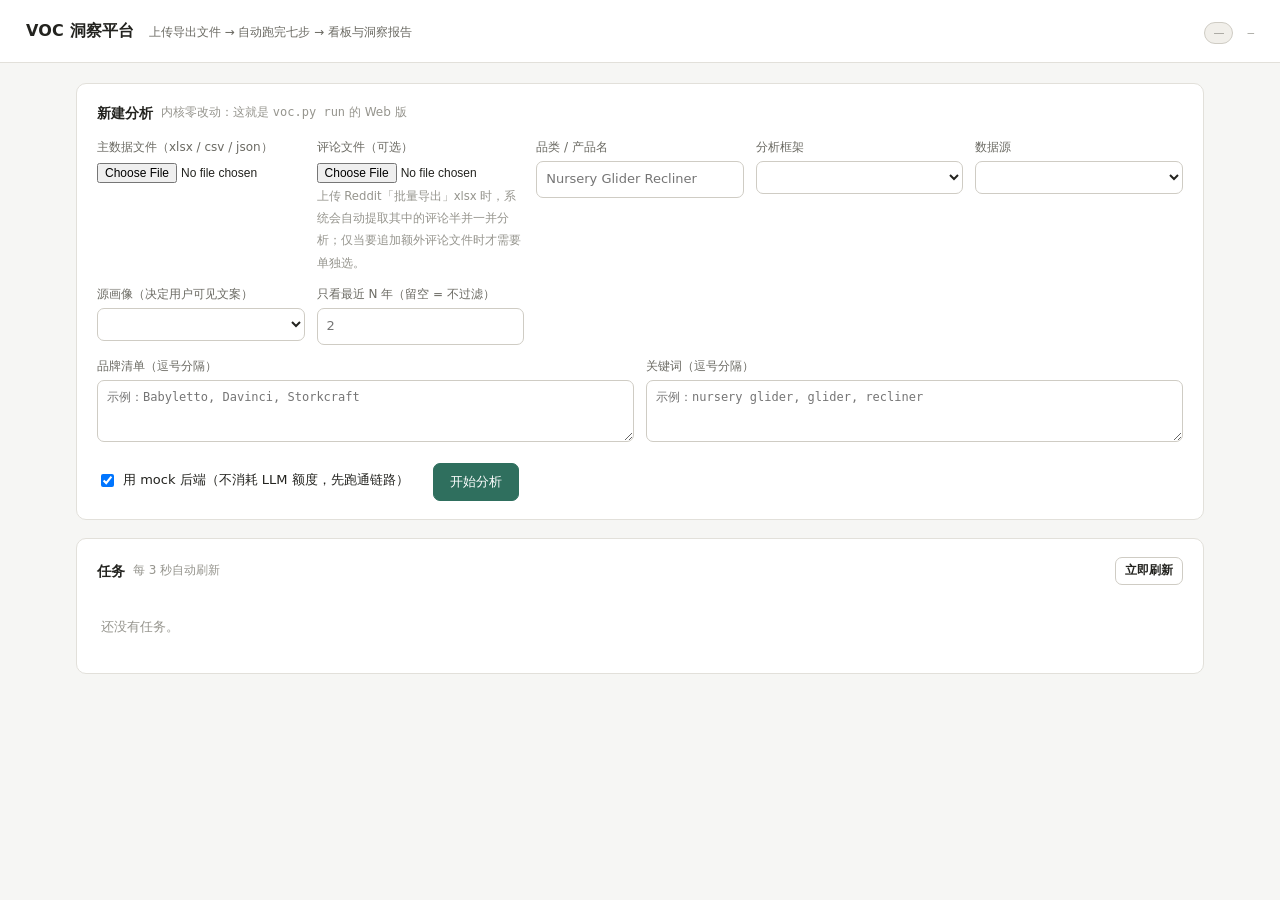
==== web/static/index.html @ fbb9401b "init: VOC 洞察平台（web 应用 + 内核 + 部署文件）" ====
<!DOCTYPE html>
<html lang="zh-CN">
<head>
<meta charset="utf-8">
<meta name="viewport" content="width=device-width, initial-scale=1">
<title>VOC 洞察平台</title>
<style>
  :root {
    --bg: #f6f6f4; --card: #ffffff; --line: #e2e0da; --line2: #cfccc4;
    --fg: #23231f; --fg2: #6b6a63; --fg3: #96958e;
    --accent: #2f6f5e; --accent-soft: #e6f2ee;
    --warn: #8a6410; --warn-soft: #fbf1da;
    --err: #a83a34; --err-soft: #fbeceb;
    --info: #2b5b8a; --info-soft: #e8f0f8;
    --radius: 10px;
  }
  * { box-sizing: border-box; }
  body {
    margin: 0; background: var(--bg); color: var(--fg);
    font: 14px/1.6 -apple-system, "Segoe UI", "Microsoft YaHei", system-ui, sans-serif;
  }
  header {
    padding: 18px 26px; background: var(--card); border-bottom: 1px solid var(--line);
    display: flex; align-items: baseline; gap: 14px; flex-wrap: wrap;
  }
  header h1 { margin: 0; font-size: 16px; font-weight: 600; letter-spacing: .2px; }
  header .sub { color: var(--fg2); font-size: 12px; }
  header .grow { flex: 1; }
  header code { font: 11px/1.6 ui-monospace, Consolas, monospace; color: var(--fg3); }
  main { max-width: 1180px; margin: 0 auto; padding: 20px 26px 60px; }
  .card {
    background: var(--card); border: 1px solid var(--line); border-radius: var(--radius);
    padding: 18px 20px; margin-bottom: 18px;
  }
  .card > h2 {
    margin: 0 0 14px; font-size: 14px; font-weight: 600;
    display: flex; align-items: center; gap: 8px;
  }
  .card > h2 .hint { font-weight: 400; font-size: 12px; color: var(--fg3); }
  .grid { display: grid; grid-template-columns: repeat(auto-fit, minmax(190px, 1fr)); gap: 12px; }
  label { display: block; font-size: 12px; color: var(--fg2); margin-bottom: 4px; }
  input[type=text], input[type=number], select, textarea {
    width: 100%; padding: 7px 9px; font: inherit; font-size: 13px;
    border: 1px solid var(--line2); border-radius: 7px; background: #fff; color: var(--fg);
  }
  input[type=file] { width: 100%; font-size: 12px; }
  textarea { min-height: 62px; resize: vertical; font-family: ui-monospace, Consolas, monospace; font-size: 12px; }
  .row { display: flex; gap: 12px; align-items: center; flex-wrap: wrap; }
  .check { display: flex; align-items: center; gap: 6px; font-size: 13px; color: var(--fg); }
  .check input { width: auto; }
  button {
    font: inherit; font-size: 13px; padding: 8px 16px; border-radius: 7px;
    border: 1px solid var(--line2); background: #fff; color: var(--fg); cursor: pointer;
  }
  button:hover { border-color: var(--fg3); }
  button.primary { background: var(--accent); border-color: var(--accent); color: #fff; font-weight: 500; }
  button.primary:hover { filter: brightness(1.08); }
  button:disabled { opacity: .5; cursor: not-allowed; }
  button.mini { padding: 3px 9px; font-size: 12px; }
  table { width: 100%; border-collapse: collapse; font-size: 13px; }
  th, td { text-align: left; padding: 8px 10px; border-bottom: 1px solid var(--line); vertical-align: middle; }
  th { font-weight: 500; color: var(--fg2); font-size: 12px; white-space: nowrap; }
  tbody tr:hover { background: #fafaf8; }
  .tag {
    display: inline-block; padding: 1px 8px; border-radius: 20px;
    font-size: 11px; white-space: nowrap; border: 1px solid transparent;
  }
  .s-queued { background: #f1efea; color: var(--fg2); border-color: var(--line2); }
  .s-running { background: var(--info-soft); color: var(--info); border-color: #c3d8ec; }
  .s-done { background: var(--accent-soft); color: var(--accent); border-color: #bfdcd2; }
  .s-warn { background: var(--warn-soft); color: var(--warn); border-color: #edd9a8; }
  .s-err { background: var(--err-soft); color: var(--err); border-color: #efc8c5; }
  .s-idle { background: #f1efea; color: var(--fg3); border-color: var(--line2); }
  .mono { font-family: ui-monospace, Consolas, monospace; font-size: 12px; }
  .muted { color: var(--fg3); }
  .empty { color: var(--fg3); padding: 18px 4px; font-size: 13px; }
  .bar { height: 4px; background: #eceae4; border-radius: 4px; overflow: hidden; min-width: 64px; }
  .bar > i { display: block; height: 100%; background: var(--accent); border-radius: 4px; }
  /* 弹层 */
  .mask {
    position: fixed; inset: 0; background: rgba(28,28,24,.45);
    display: none; align-items: center; justify-content: center; padding: 22px; z-index: 50;
  }
  .mask.on { display: flex; }
  .modal {
    background: var(--card); border-radius: 12px; width: 100%; max-width: 980px;
    max-height: 92vh; display: flex; flex-direction: column; overflow: hidden;
    border: 1px solid var(--line2);
  }
  .modal header {
    padding: 14px 18px; border-bottom: 1px solid var(--line); background: #fbfbf9;
    display: flex; align-items: center; gap: 10px;
  }
  .modal header h3 { margin: 0; font-size: 14px; font-weight: 600; }
  .modal .body { padding: 16px 18px; overflow: auto; }
  .modal .foot { padding: 12px 18px; border-top: 1px solid var(--line); display: flex; gap: 10px; justify-content: flex-end; }
  .steps { list-style: none; margin: 0 0 14px; padding: 0; }
  .steps li {
    display: grid; grid-template-columns: 150px 78px 62px 1fr; gap: 10px;
    padding: 6px 0; border-bottom: 1px dashed var(--line); font-size: 12px; align-items: center;
  }
  .steps li .nm { font-weight: 500; }
  pre.log {
    background: #fbfbf9; border: 1px solid var(--line); border-radius: 8px;
    padding: 10px 12px; max-height: 260px; overflow: auto; margin: 0;
    font: 11px/1.65 ui-monospace, Consolas, monospace; color: #3a3a34; white-space: pre-wrap;
  }
  iframe.report { width: 100%; height: 74vh; border: 1px solid var(--line); border-radius: 8px; background: #fff; }
  .kv { display: grid; grid-template-columns: 132px 1fr; gap: 4px 12px; font-size: 12px; margin-bottom: 14px; }
  .kv dt { color: var(--fg3); }
  .kv dd { margin: 0; word-break: break-all; }
  .toast {
    position: fixed; right: 22px; bottom: 22px; background: #23231f; color: #fff;
    padding: 10px 16px; border-radius: 8px; font-size: 13px; opacity: 0;
    transition: opacity .2s; pointer-events: none; z-index: 90; max-width: 420px;
  }
  .toast.on { opacity: .94; }
</style>
</head>
<body>

<header>
  <h1>VOC 洞察平台</h1>
  <span class="sub">上传导出文件 → 自动跑完七步 → 看板与洞察报告</span>
  <span class="grow"></span>
  <span class="tag s-idle" id="modeInfo" title="worker 形态 / 存储后端">—</span>
  <span id="loginArea" style="display:none"></span>
  <code id="envInfo">—</code>
</header>

<!-- 登录：只有服务端 auth_enabled 时才显示 -->
<section class="card" id="loginCard" style="display:none">
  <h2>登录 <span class="hint">本实例启用了认证 —— 未登录时看不到任何任务</span></h2>
  <div class="row">
    <div style="min-width:170px;flex:1">
      <label>用户名</label>
      <input type="text" id="l_user" autocomplete="username">
    </div>
    <div style="min-width:170px;flex:1">
      <label>口令</label>
      <input type="password" id="l_pass" autocomplete="current-password">
    </div>
    <div style="align-self:flex-end">
      <button class="primary" id="l_go">登录</button>
    </div>
  </div>
</section>

<main>
  <section class="card">
    <h2>新建分析 <span class="hint">内核零改动：这就是 <span class="mono">voc.py run</span> 的 Web 版</span></h2>
    <form id="form">
      <div class="grid">
        <div>
          <label>主数据文件（xlsx / csv / json）</label>
          <input type="file" id="f_file" required>
        </div>
        <div>
          <label>评论文件（可选）</label>
          <input type="file" id="f_comments">
          <small class="muted">上传 Reddit「批量导出」xlsx 时，系统会自动提取其中的评论半并一并分析；仅当要追加额外评论文件时才需要单独选。</small>
        </div>
        <div>
          <label>品类 / 产品名</label>
          <input type="text" id="f_category" placeholder="Nursery Glider Recliner">
        </div>
        <div>
          <label>分析框架</label>
          <select id="f_frame"></select>
        </div>
        <div>
          <label>数据源</label>
          <select id="f_source"></select>
        </div>
        <div>
          <label>源画像（决定用户可见文案）</label>
          <select id="f_profile"></select>
        </div>
        <div>
          <label>只看最近 N 年（留空 = 不过滤）</label>
          <input type="number" id="f_age" step="0.5" min="0" placeholder="2">
        </div>
      </div>
      <div class="grid" style="margin-top:12px">
        <div>
          <label>品牌清单（逗号分隔）</label>
          <textarea id="f_brands" placeholder="示例：Babyletto, Davinci, Storkcraft"></textarea>
        </div>
        <div>
          <label>关键词（逗号分隔）</label>
          <textarea id="f_keywords" placeholder="示例：nursery glider, glider, recliner"></textarea>
        </div>
      </div>
      <div class="row" style="margin-top:14px">
        <label class="check"><input type="checkbox" id="f_mock" checked> 用 mock 后端（不消耗 LLM 额度，先跑通链路）</label>
        <span class="grow"></span>
        <button type="submit" class="primary" id="btnSubmit">开始分析</button>
      </div>
    </form>
  </section>

  <section class="card">
    <h2>任务 <span class="hint" id="listHint">每 3 秒自动刷新</span>
      <span class="grow" style="flex:1"></span>
      <button class="mini" onclick="poll()">立即刷新</button>
    </h2>
    <div id="list"><div class="empty">还没有任务。</div></div>
  </section>
</main>

<div class="mask" id="mask">
  <div class="modal">
    <header>
      <h3 id="mTitle">任务详情</h3>
      <span class="grow" style="flex:1"></span>
      <button class="mini" onclick="closeModal()">关闭</button>
    </header>
    <div class="body" id="mBody"></div>
    <div class="foot">
      <button class="mini" id="mRefresh" onclick="refreshDetail()">刷新</button>
      <button class="mini primary" id="mReport" onclick="openReport()">打开报告</button>
    </div>
  </div>
</div>

<div class="toast" id="toast"></div>

<script>
var STATE_TEXT = {
  queued:           ['排队中', 's-queued'],
  running:          ['运行中', 's-running'],
  done:             ['完成', 's-done'],
  done_with_warnings:['完成（有警告）', 's-warn'],
  done_with_errors: ['完成（有质量问题）', 's-err'],
  waiting_manual:   ['等待人工回填', 's-warn'],
  failed:           ['失败', 's-err'],
  interrupted:      ['已中断', 's-idle'],
  unknown:          ['—', 's-idle']
};

function el(id) { return document.getElementById(id); }
function esc(s) {
  return String(s == null ? '' : s).replace(/[&<>"']/g, function (c) {
    return { '&': '&amp;', '<': '&lt;', '>': '&gt;', '"': '&quot;', "'": '&#39;' }[c];
  });
}
function toast(msg) {
  var t = el('toast'); t.textContent = msg; t.classList.add('on');
  clearTimeout(t._h); t._h = setTimeout(function () { t.classList.remove('on'); }, 3600);
}
function tag(st) {
  var m = STATE_TEXT[st] || [st, 's-idle'];
  return '<span class="tag ' + m[1] + '">' + esc(m[0]) + '</span>';
}

/* ---- 元信息 ---- */
var META = {};
fetch('/api/meta').then(function (r) { return r.json(); }).then(function (m) {
  META = m;
  function fill(id, arr) {
    el(id).innerHTML = arr.map(function (v) {
      return '<option value="' + esc(v) + '">' + esc(v) + '</option>';
    }).join('');
  }
  fill('f_frame', m.frames);
  fill('f_source', m.sources);
  fill('f_profile', m.profiles);
  el('f_frame').value = m.frames.indexOf('consumer') >= 0 ? 'consumer' : (m.frames[0] || '');
  el('envInfo').textContent = m.runs_dir;
  el('modeInfo').textContent = 'worker:' + (m.worker_mode || '?')
    + ' · 存储:' + ((m.storage && m.storage.scheme) || '?');
  applyMe(m.me);
});

/* ---- 登录 ---- */
function applyMe(me) {
  var need = !!META.auth_enabled && !me;
  el('loginCard').style.display = need ? '' : 'none';
  el('loginArea').style.display = (META.auth_enabled || me) ? '' : 'none';
  if (me) {
    el('loginArea').innerHTML = '<span class="tag s-done">' + esc(me.username)
      + ' <span class="muted">' + esc(me.role) + '</span></span> '
      + '<button class="mini" onclick="doLogout()">退出</button>';
  } else if (META.auth_enabled) {
    el('loginArea').innerHTML = '<span class="tag s-err">未登录</span>';
  }
}
function doLogin() {
  var fd = new FormData();
  fd.append('username', el('l_user').value);
  fd.append('password', el('l_pass').value);
  fetch('/api/login', { method: 'POST', body: fd })
    .then(function (r) { return r.json().then(function (j) { return [r.ok, j]; }); })
    .then(function (p) {
      if (!p[0]) { toast('登录失败：' + (p[1].detail || '未知原因')); return; }
      el('l_pass').value = '';
      toast('已登录：' + p[1].username);
      applyMe({ username: p[1].username, role: '' });
      poll();
    })
    .catch(function (e) { toast('登录出错：' + e); });
}
function doLogout() {
  fetch('/api/logout', { method: 'POST' })
    .then(function () { applyMe(null); poll(); });
}
el('l_go').addEventListener('click', doLogin);
el('l_pass').addEventListener('keydown', function (e) { if (e.key === 'Enter') doLogin(); });

/** 统一处理 401：跳回登录面板，别让用户对着空列表发呆。 */
function guard401(res) {
  if (res.status === 401) {
    applyMe(null);
    toast('登录已失效或没有权限，请重新登录');
    return true;
  }
  return false;
}

/* ---- 提交 ---- */
el('form').addEventListener('submit', function (ev) {
  ev.preventDefault();
  var f = el('f_file').files[0];
  if (!f) { toast('请先选一个主数据文件'); return; }
  // 归一化：中文全角逗号/分号/顿号/换行一律转成半角逗号，防止整串被当成一个词
  var normTerms = function (s) { return s.replace(/[\uff0c\uff1b\u3001;\r\n\t]+/g, ',').replace(/^,+|,+$/g, '').trim(); };
  var brands = normTerms(el('f_brands').value);
  var keywords = normTerms(el('f_keywords').value);
  el('f_brands').value = brands;
  el('f_keywords').value = keywords;
  if (!brands && !keywords) {
    toast('品牌与关键词至少填一项：相关性分级（A/B/C/D）靠它们匹配，全空会把全部数据判为噪声桶（A+B=0）');
    el('f_brands').focus();
    return;
  }
  if (el('f_mock').checked && !confirm('已勾选「mock 后端」：标签用内置示例集、不调用 LLM，报告不是真实分析结果。确定继续吗？')) { return; }
  var fd = new FormData();
  fd.append('file', f);
  var c = el('f_comments').files[0];
  if (c) fd.append('comments', c);
  fd.append('category', el('f_category').value);
  fd.append('frame', el('f_frame').value);
  fd.append('source', el('f_source').value);
  fd.append('profile', el('f_profile').value);
  fd.append('brands', el('f_brands').value);
  fd.append('keywords', el('f_keywords').value);
  fd.append('max_age_years', el('f_age').value);
  fd.append('mock', el('f_mock').checked ? 'true' : 'false');

  el('btnSubmit').disabled = true;
  fetch('/api/jobs', { method: 'POST', body: fd })
    .then(function (r) {
      if (guard401(r)) return null;
      return r.json().then(function (j) { return [r.ok, j]; });
    })
    .then(function (p) {
      if (!p) return;
      if (!p[0]) { toast('提交失败：' + (p[1].detail || JSON.stringify(p[1]))); return; }
      toast('已提交：' + p[1].job_id);
      el('form').reset();
      poll();
    })
    .catch(function (e) { toast('提交出错：' + e); })
    .finally(function () { el('btnSubmit').disabled = false; });
});

/* ---- 列表 ---- */
var lastJobs = [];
function poll() {
  fetch('/api/jobs').then(function (r) {
    if (guard401(r)) return null;
    return r.json();
  }).then(function (d) {
    if (!d) return;
    lastJobs = d.jobs || [];
    render();
  });
}
function render() {
  var box = el('list');
  if (!lastJobs.length) { box.innerHTML = '<div class="empty">还没有任务。</div>'; return; }
  var showOwner = lastJobs.some(function (j) { return j.owner; });
  var h = '<table><thead><tr><th>任务</th><th>状态</th><th>进度</th><th>闸门</th>'
        + (showOwner ? '<th>提交者</th>' : '')
        + '<th>品类 / 框架</th><th>时间</th><th></th></tr></thead><tbody>';
  lastJobs.forEach(function (j) {
    var pct = j.total ? Math.round(100 * j.done / j.total) : 0;
    var gate = '';
    if (j.gate) {
      var g = j.gate;
      var cls = g.errors ? 's-err' : (g.warnings ? 's-warn' : 's-done');
      gate = '<span class="tag ' + cls + '">' + (g.passed || 0) + '/' + (g.total || 0) + '</span>';
    }
    h += '<tr>'
      + '<td class="mono">' + esc(j.job_id) + (j.error ? '<div class="muted" style="font-size:11px">' + esc(j.error) + '</div>' : '') + '</td>'
      + '<td>' + tag(j.status) + '</td>'
      + '<td><div class="row" style="gap:7px"><span class="muted" style="font-size:12px;min-width:34px">' + j.done + '/' + j.total + '</span><span class="bar" style="width:56px"><i style="width:' + pct + '%"></i></span></div></td>'
      + '<td>' + gate + '</td>'
      + (showOwner ? '<td class="muted" style="font-size:12px">' + esc(j.owner || '—') + '</td>' : '')
      + '<td>' + esc(j.category || '—') + '<div class="muted" style="font-size:11px">' + esc(j.frame || 'consumer') + '</div></td>'
      + '<td class="muted" style="font-size:12px;white-space:nowrap">' + esc((j.updated_at || j.submitted_at || '').replace('T', ' ')) + '</td>'
      + '<td style="white-space:nowrap">'
      +   '<button class="mini" onclick="openDetail(\'' + esc(j.job_id) + '\')">详情</button> '
      +   (j.has_report ? '<button class="mini" onclick="openReport(\'' + esc(j.job_id) + '\')">报告</button>' : '')
      + '</td></tr>';
  });
  box.innerHTML = h + '</tbody></table>';
}

/* ---- 详情 ---- */
var curJob = null, detailTimer = null;
function openDetail(id) {
  curJob = id;
  el('mTitle').textContent = id;
  el('mask').classList.add('on');
  refreshDetail();
  clearInterval(detailTimer);
  detailTimer = setInterval(refreshDetail, 2000);
}
function refreshDetail() {
  if (!curJob) return;
  fetch('/api/jobs/' + encodeURIComponent(curJob)).then(function (r) {
    if (guard401(r)) return null;
    return r.json();
  }).then(function (d) {
    if (!d) return;
    if (d.detail) { el('mBody').innerHTML = '<div class="empty">' + esc(d.detail) + '</div>'; return; }
    var h = '';
    h += '<dl class="kv">'
      + '<dt>状态</dt><dd>' + tag(d.status) + ' <span class="muted mono">job.json: ' + esc(d.job_status || '—') + '</span></dd>'
      + (d.owner ? '<dt>提交者</dt><dd class="mono">' + esc(d.owner) + '</dd>' : '')
      + '<dt>品类</dt><dd>' + esc(d.spec.category || '—') + '</dd>'
      + '<dt>框架 / 画像</dt><dd>' + esc(d.spec.frame || '') + ' / ' + esc(d.spec.profile || '') + (d.spec.mock ? ' <span class="tag s-idle">mock</span>' : '') + '</dd>'
      + '<dt>累计耗时</dt><dd>' + (d.elapsed_s || 0) + ' 秒</dd>'
      + (d.gate ? '<dt>闸门</dt><dd>' + (d.gate.passed || 0) + ' 通过 / ' + (d.gate.failed || 0) + ' 未通过 / ' + (d.gate.skipped || 0) + ' 跳过</dd>' : '')
      + (d.error ? '<dt>说明</dt><dd style="color:var(--err)">' + esc(d.error) + '</dd>' : '')
      + '</dl>';
    if (d.steps && d.steps.length) {
      h += '<ul class="steps">';
      d.steps.forEach(function (s) {
        var cls = s.status === 'done' ? 's-done' : (s.status === 'skipped' ? 's-idle'
                : (s.status === 'failed' ? 's-err' : (s.status === 'pending' ? 's-idle' : 's-warn')));
        h += '<li><span class="nm">' + esc(s.label || s.key) + '</span>'
          + '<span class="tag ' + cls + '">' + esc(s.status) + '</span>'
          + '<span class="muted">' + (s.elapsed_s || 0) + 's</span>'
          + '<span class="muted">' + (s.note ? esc(s.note) : (s.outputs ? s.outputs + ' 个产物' : '')) + '</span></li>';
      });
      h += '</ul>';
    }
    h += '<div class="muted" style="font-size:12px;margin:4px 0 6px">日志（最近 40 行）</div>';
    h += '<pre class="log">' + esc((d.recent_log || []).join('\n') || '（还没有日志）') + '</pre>';
    h += '<div class="muted" style="font-size:12px;margin:12px 0 6px">复现命令（内核自带）</div>';
    h += '<pre class="log">' + esc(d.reproduce || '') + '</pre>';
    el('mBody').innerHTML = h;
    el('mReport').style.display = (d.files || []).indexOf('dashboard') >= 0 ? '' : 'none';
  });
}
function openReport(id) {
  var jid = id || curJob;
  if (!jid) return;
  curJob = jid;
  fetch('/api/jobs/' + encodeURIComponent(jid)).then(function (r) { return r.json(); }).then(function (d) {
    if ((d.files || []).indexOf('dashboard') < 0) { toast('看板还没生成（管线可能还没跑到 dashboard 这一步）'); return; }
    el('mTitle').textContent = jid + ' · 看板';
    el('mBody').innerHTML = '<iframe class="report" src="/api/jobs/' + encodeURIComponent(jid) + '/report"></iframe>';
    el('mask').classList.add('on');
    clearInterval(detailTimer);
    el('mReport').style.display = 'none';
  });
}
function closeModal() {
  el('mask').classList.remove('on');
  el('mBody').innerHTML = '';
  clearInterval(detailTimer);
}
el('mask').addEventListener('click', function (e) { if (e.target === el('mask')) closeModal(); });
document.addEventListener('keydown', function (e) { if (e.key === 'Escape') closeModal(); });

poll();
setInterval(poll, 3000);
</script>
</body>
</html>
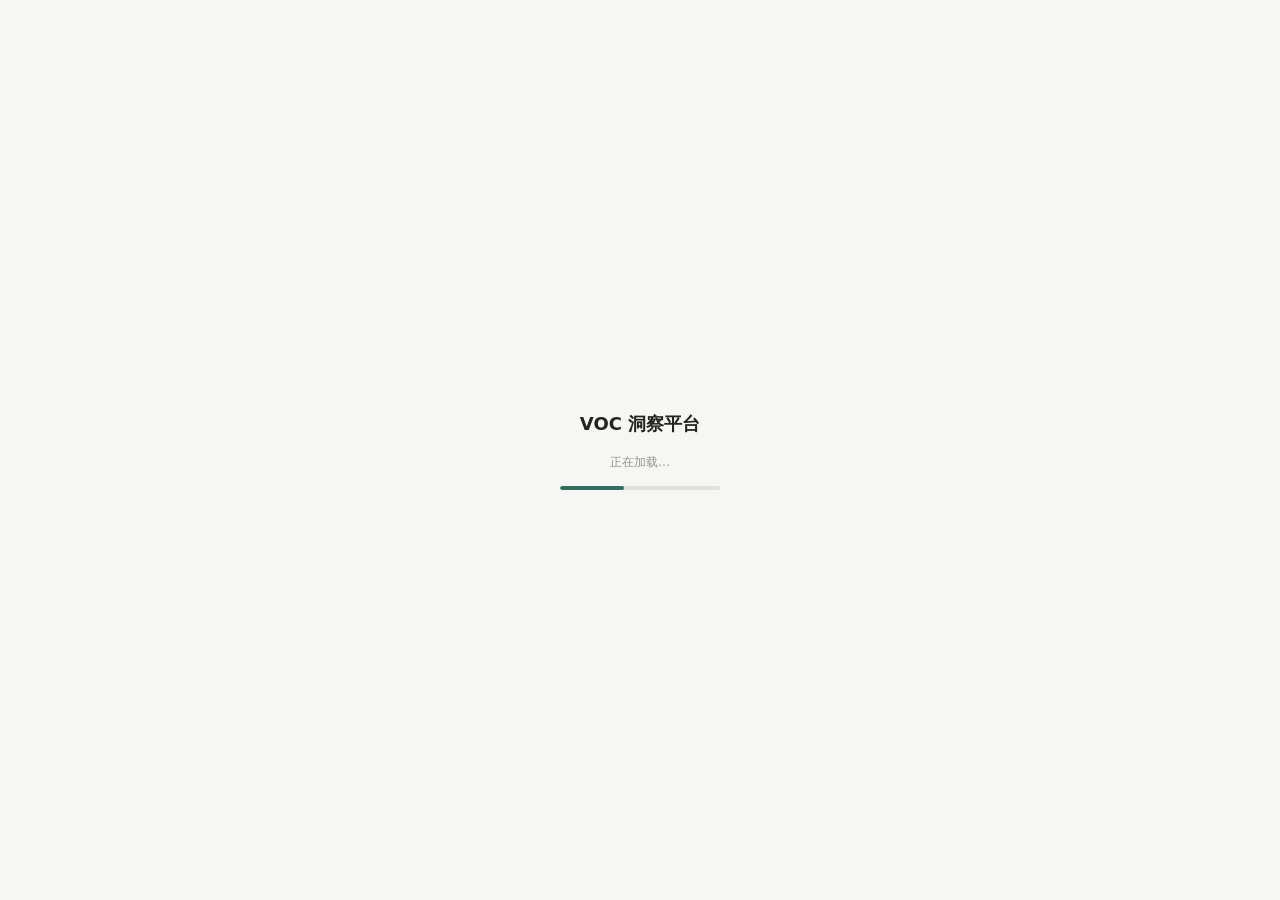
==== commit 3ee69016: "feat: 登录页美化 + 邮箱账号 + 失败/锁定限流（8次失败锁5分钟）" ====
--- a/web/static/index.html
+++ b/web/static/index.html
@@ -115,9 +115,98 @@
     transition: opacity .2s; pointer-events: none; z-index: 90; max-width: 420px;
   }
   .toast.on { opacity: .94; }
+
+  /* ---- 启动遮罩（防闪屏）---- */
+  #bootScreen {
+    display: none; position: fixed; inset: 0; z-index: 200; background: var(--bg);
+    align-items: center; justify-content: center; flex-direction: column; gap: 14px;
+  }
+  body.booting #bootScreen { display: flex; }
+  body.booting header, body.booting main, body.booting #mask { visibility: hidden; }
+  .boot-title { font-size: 18px; font-weight: 600; color: var(--fg); }
+  .boot-sub { font-size: 12px; color: var(--fg3); }
+  .boot-bar { width: 160px; height: 4px; background: var(--line); border-radius: 4px; overflow: hidden; }
+  .boot-bar > i {
+    display: block; height: 100%; width: 40%; background: var(--accent); border-radius: 4px;
+    animation: bootmove 1.1s ease-in-out infinite;
+  }
+  @keyframes bootmove { 0% { margin-left: -40%; } 100% { margin-left: 100%; } }
+
+  /* ---- 登录（分屏深色）---- */
+  .login-screen { display: none; position: fixed; inset: 0; z-index: 150; background: var(--bg); }
+  .login-screen.on { display: flex; }
+  .login-hero {
+    flex: 1; background: #16302a; color: #eaf3ef; padding: 54px 48px;
+    display: flex; flex-direction: column; justify-content: center; gap: 18px;
+  }
+  .lh-brand { font-size: 26px; font-weight: 600; letter-spacing: .5px; }
+  .lh-tag { font-size: 14px; color: #a9ccc0; max-width: 360px; line-height: 1.7; }
+  .lh-feats { list-style: none; margin: 8px 0 0; padding: 0; display: flex; flex-direction: column; gap: 10px; font-size: 13px; color: #cfe3db; }
+  .lh-feats li:before { content: "\2713"; color: #5fcf9a; margin-right: 8px; font-weight: 700; }
+  .login-panel { flex: 1; display: flex; align-items: center; justify-content: center; padding: 32px; }
+  .lf-card { width: 100%; max-width: 360px; }
+  .lf-card h2 { margin: 0 0 4px; font-size: 20px; font-weight: 600; }
+  .lf-sub { margin: 0 0 22px; font-size: 12px; color: var(--fg3); }
+  .lf-card label { margin-top: 14px; }
+  .lf-pw { position: relative; }
+  .lf-pw input { padding-right: 64px; }
+  .lf-toggle {
+    position: absolute; right: 6px; top: 50%; transform: translateY(-50%);
+    border: none; background: transparent; color: var(--fg2); font-size: 12px;
+    cursor: pointer; padding: 6px 8px; border-radius: 6px;
+  }
+  .lf-toggle:hover { background: var(--bg); }
+  .lf-remember { display: flex; align-items: center; gap: 6px; margin-top: 16px; font-size: 12px; color: var(--fg2); cursor: pointer; }
+  .lf-remember input { width: auto; }
+  .lf-err { display: none; margin-top: 16px; padding: 10px 12px; border-radius: 8px; font-size: 13px; border: 1px solid transparent; }
+  .lf-err.err { background: var(--err-soft); color: var(--err); border-color: #efc8c5; }
+  .lf-err.lock { background: var(--warn-soft); color: var(--warn); border-color: #edd9a8; }
+  .lf-err.info { background: var(--info-soft); color: var(--info); border-color: #c3d8ec; }
+  .lf-btn { width: 100%; margin-top: 20px; padding: 11px; font-size: 14px; }
+  .lf-shake { animation: lshake .4s; }
+  @keyframes lshake {
+    0%, 100% { transform: translateX(0); }
+    20% { transform: translateX(-8px); } 40% { transform: translateX(8px); }
+    60% { transform: translateX(-5px); } 80% { transform: translateX(5px); }
+  }
+  @media (max-width: 720px) { .login-hero { display: none; } .login-panel { padding: 20px; } }
 </style>
 </head>
-<body>
+<body class="booting">
+
+<div id="bootScreen">
+  <div class="boot-title">VOC 洞察平台</div>
+  <div class="boot-sub">正在加载…</div>
+  <div class="boot-bar"><i></i></div>
+</div>
+
+<div id="loginScreen" class="login-screen">
+  <div class="login-hero">
+    <div class="lh-brand">VOC 洞察平台</div>
+    <div class="lh-tag">上传导出文件 → 自动跑完七步 → 看板与洞察报告</div>
+    <ul class="lh-feats">
+      <li>多源评论：Reddit / Amazon / Wayfair …</li>
+      <li>七步内核：清洗 → 标签 → 看板</li>
+      <li>账号登录，数据安全隔离</li>
+    </ul>
+  </div>
+  <div class="login-panel">
+    <form id="loginForm" class="lf-card" onsubmit="return false;">
+      <h2>登录</h2>
+      <p class="lf-sub">账号由平台管理员统一创建，没有自助注册</p>
+      <label>邮箱</label>
+      <input type="email" id="loginEmail" autocomplete="username" placeholder="you@example.com">
+      <label>密码</label>
+      <div class="lf-pw">
+        <input type="password" id="loginPw" autocomplete="current-password">
+        <button type="button" id="loginPwToggle" class="lf-toggle">显示</button>
+      </div>
+      <label class="lf-remember"><input type="checkbox" id="loginRemember"> 记住邮箱与密码（仅本机浏览器）</label>
+      <div id="loginErr" class="lf-err"></div>
+      <button type="button" id="loginBtn" class="primary lf-btn">登录</button>
+    </form>
+  </div>
+</div>
 
 <header>
   <h1>VOC 洞察平台</h1>
@@ -127,24 +216,6 @@
   <span id="loginArea" style="display:none"></span>
   <code id="envInfo">—</code>
 </header>
-
-<!-- 登录：只有服务端 auth_enabled 时才显示 -->
-<section class="card" id="loginCard" style="display:none">
-  <h2>登录 <span class="hint">本实例启用了认证 —— 未登录时看不到任何任务</span></h2>
-  <div class="row">
-    <div style="min-width:170px;flex:1">
-      <label>用户名</label>
-      <input type="text" id="l_user" autocomplete="username">
-    </div>
-    <div style="min-width:170px;flex:1">
-      <label>口令</label>
-      <input type="password" id="l_pass" autocomplete="current-password">
-    </div>
-    <div style="align-self:flex-end">
-      <button class="primary" id="l_go">登录</button>
-    </div>
-  </div>
-</section>
 
 <main>
   <section class="card">
@@ -269,49 +340,193 @@
   el('envInfo').textContent = m.runs_dir;
   el('modeInfo').textContent = 'worker:' + (m.worker_mode || '?')
     + ' · 存储:' + ((m.storage && m.storage.scheme) || '?');
-  applyMe(m.me);
+  boot();
 });
 
-/* ---- 登录 ---- */
-function applyMe(me) {
-  var need = !!META.auth_enabled && !me;
-  el('loginCard').style.display = need ? '' : 'none';
-  el('loginArea').style.display = (META.auth_enabled || me) ? '' : 'none';
-  if (me) {
-    el('loginArea').innerHTML = '<span class="tag s-done">' + esc(me.username)
-      + ' <span class="muted">' + esc(me.role) + '</span></span> '
-      + '<button class="mini" onclick="doLogout()">退出</button>';
-  } else if (META.auth_enabled) {
-    el('loginArea').innerHTML = '<span class="tag s-err">未登录</span>';
+/* ---- 登录（美化版） ---- */
+var REMEMBER_KEY = 'voc_remember_creds';
+function _b64e(s) { try { return btoa(unescape(encodeURIComponent(s))); } catch (e) { return ''; } }
+function _b64d(s) { try { return decodeURIComponent(escape(atob(s))); } catch (e) { return ''; } }
+function saveRemember(email, pw) { try { localStorage.setItem(REMEMBER_KEY, _b64e(email + ' ' + pw)); } catch (e) {} }
+function clearRemember() { try { localStorage.removeItem(REMEMBER_KEY); } catch (e) {} }
+function loadRemember() {
+  try {
+    var s = localStorage.getItem(REMEMBER_KEY);
+    if (!s) return null;
+    var p = _b64d(s).split(' ');
+    return { email: p[0] || '', pw: p[1] || '' };
+  } catch (e) { return null; }
+}
+function prefillRemembered() {
+  var r = loadRemember();
+  if (r) {
+    el('loginEmail').value = r.email;
+    el('loginPw').value = r.pw;
+    el('loginRemember').checked = true;
+  }
+}
+
+var _lockTimer = null;
+function stopLockCountdown() { if (_lockTimer) { clearInterval(_lockTimer); _lockTimer = null; } }
+function startLockCountdown(remain) {
+  stopLockCountdown();
+  var box = el('loginErr');
+  _lockTimer = setInterval(function () {
+    remain -= 1;
+    if (remain <= 0) {
+      stopLockCountdown();
+      el('loginBtn').disabled = false;
+      box.style.display = 'none';
+      return;
+    }
+    box.textContent = '尝试次数过多，请 ' + remain + ' 秒后再试';
+  }, 1000);
+}
+function setLoginError(type, msg, extra) {
+  var box = el('loginErr');
+  box.className = 'lf-err ' + type;
+  box.textContent = msg;
+  box.style.display = '';
+  if (type === 'lock' && extra && extra.retry_after) {
+    el('loginBtn').disabled = true;
+    startLockCountdown(extra.retry_after);
+  }
+}
+function clearLoginError() {
+  stopLockCountdown();
+  var box = el('loginErr');
+  box.style.display = 'none';
+  box.textContent = '';
+  box.className = 'lf-err';
+  el('loginBtn').disabled = false;
+}
+function loginShake() {
+  var c = el('loginForm');
+  c.classList.remove('lf-shake');
+  void c.offsetWidth;
+  c.classList.add('lf-shake');
+}
+function parseLoginError(j) {
+  var d = (j && j.detail) || {};
+  return { msg: d.msg || '登录失败', remaining: (typeof d.remaining === 'number' ? d.remaining : null), retry_after: d.retry_after || null };
+}
+function handleLoginError(j) {
+  var d = parseLoginError(j);
+  if (d.retry_after) {
+    setLoginError('lock', d.msg, { retry_after: d.retry_after });
+  } else if (d.remaining !== null) {
+    loginShake();
+    var tail = d.remaining > 0 ? '（还可尝试 ' + d.remaining + ' 次）' : '';
+    setLoginError('err', d.msg + tail);
+    el('loginPw').value = '';
+    el('loginPw').focus();
+  } else {
+    loginShake();
+    setLoginError('err', d.msg);
   }
 }
 function doLogin() {
+  clearLoginError();
+  var email = el('loginEmail').value.trim();
+  var pw = el('loginPw').value;
+  if (!email || !pw) { setLoginError('err', '请输入邮箱和密码'); return; }
+  el('loginBtn').disabled = true;
+  el('loginBtn').textContent = '登录中…';
   var fd = new FormData();
-  fd.append('username', el('l_user').value);
-  fd.append('password', el('l_pass').value);
+  fd.append('username', email);
+  fd.append('password', pw);
   fetch('/api/login', { method: 'POST', body: fd })
     .then(function (r) { return r.json().then(function (j) { return [r.ok, j]; }); })
     .then(function (p) {
-      if (!p[0]) { toast('登录失败：' + (p[1].detail || '未知原因')); return; }
-      el('l_pass').value = '';
-      toast('已登录：' + p[1].username);
-      applyMe({ username: p[1].username, role: '' });
-      poll();
+      el('loginBtn').disabled = false;
+      el('loginBtn').textContent = '登录';
+      if (p[0]) {
+        if (el('loginRemember').checked) saveRemember(email, pw); else clearRemember();
+        onLoggedIn(p[1].username);
+        return;
+      }
+      handleLoginError(p[1]);
     })
-    .catch(function (e) { toast('登录出错：' + e); });
+    .catch(function (e) {
+      el('loginBtn').disabled = false;
+      el('loginBtn').textContent = '登录';
+      setLoginError('err', '登录出错：' + e);
+    });
+}
+function onLoggedIn(username) {
+  el('loginScreen').classList.remove('on');
+  clearLoginError();
+  updateLoginArea({ username: username, role: '' });
+  toast('已登录：' + username);
+  poll();
+}
+function updateLoginArea(me) {
+  var area = el('loginArea');
+  if (me) {
+    area.style.display = '';
+    area.innerHTML = '<span class="tag s-done">' + esc(me.username)
+      + ' <span class="muted">' + esc(me.role || '') + '</span></span> '
+      + '<button class="mini" onclick="doLogout()">退出</button>';
+  } else {
+    area.style.display = META.auth_enabled ? '' : 'none';
+    area.innerHTML = META.auth_enabled ? '<span class="tag s-err">未登录</span>' : '';
+  }
+}
+function showLogin() {
+  clearLoginError();
+  el('loginScreen').classList.add('on');
+  updateLoginArea(null);
+}
+function forceLogin() {
+  el('loginScreen').classList.add('on');
+  updateLoginArea(null);
+}
+function startApp() {
+  if (!window._pollTimer) {
+    poll();
+    window._pollTimer = setInterval(poll, 3000);
+  }
+}
+function boot() {
+  var need = !!META.auth_enabled;
+  if (!need) {
+    document.body.classList.remove('booting');
+    updateLoginArea(null);
+    startApp();
+    return;
+  }
+  fetch('/api/me').then(function (r) { return r.json(); }).then(function (d) {
+    document.body.classList.remove('booting');
+    if (d.user) { updateLoginArea(d.user); startApp(); }
+    else { showLogin(); prefillRemembered(); }
+  }).catch(function () {
+    document.body.classList.remove('booting');
+    showLogin();
+    prefillRemembered();
+  });
 }
 function doLogout() {
   fetch('/api/logout', { method: 'POST' })
-    .then(function () { applyMe(null); poll(); });
-}
-el('l_go').addEventListener('click', doLogin);
-el('l_pass').addEventListener('keydown', function (e) { if (e.key === 'Enter') doLogin(); });
-
-/** 统一处理 401：跳回登录面板，别让用户对着空列表发呆。 */
+    .then(function () { forceLogin(); poll(); });
+}
+
+el('loginBtn').addEventListener('click', doLogin);
+el('loginPw').addEventListener('keydown', function (e) { if (e.key === 'Enter') doLogin(); });
+el('loginEmail').addEventListener('keydown', function (e) { if (e.key === 'Enter') doLogin(); });
+el('loginPwToggle').addEventListener('click', function () {
+  var inp = el('loginPw');
+  var shown = inp.type === 'text';
+  inp.type = shown ? 'password' : 'text';
+  el('loginPwToggle').textContent = shown ? '显示' : '隐藏';
+});
+
+/** 统一处理 401：会话失效就弹回登录页，别让用户对着空列表发呆。 */
 function guard401(res) {
   if (res.status === 401) {
-    applyMe(null);
-    toast('登录已失效或没有权限，请重新登录');
+    if (!el('loginScreen').classList.contains('on')) {
+      toast('登录已失效或没有权限，请重新登录');
+    }
+    forceLogin();
     return true;
   }
   return false;
@@ -476,8 +691,8 @@
 el('mask').addEventListener('click', function (e) { if (e.target === el('mask')) closeModal(); });
 document.addEventListener('keydown', function (e) { if (e.key === 'Escape') closeModal(); });
 
-poll();
-setInterval(poll, 3000);
+// 初始轮询交给 boot() 在判定登录态后再启动，避免未登录时反复打 401
+
 </script>
 </body>
 </html>
